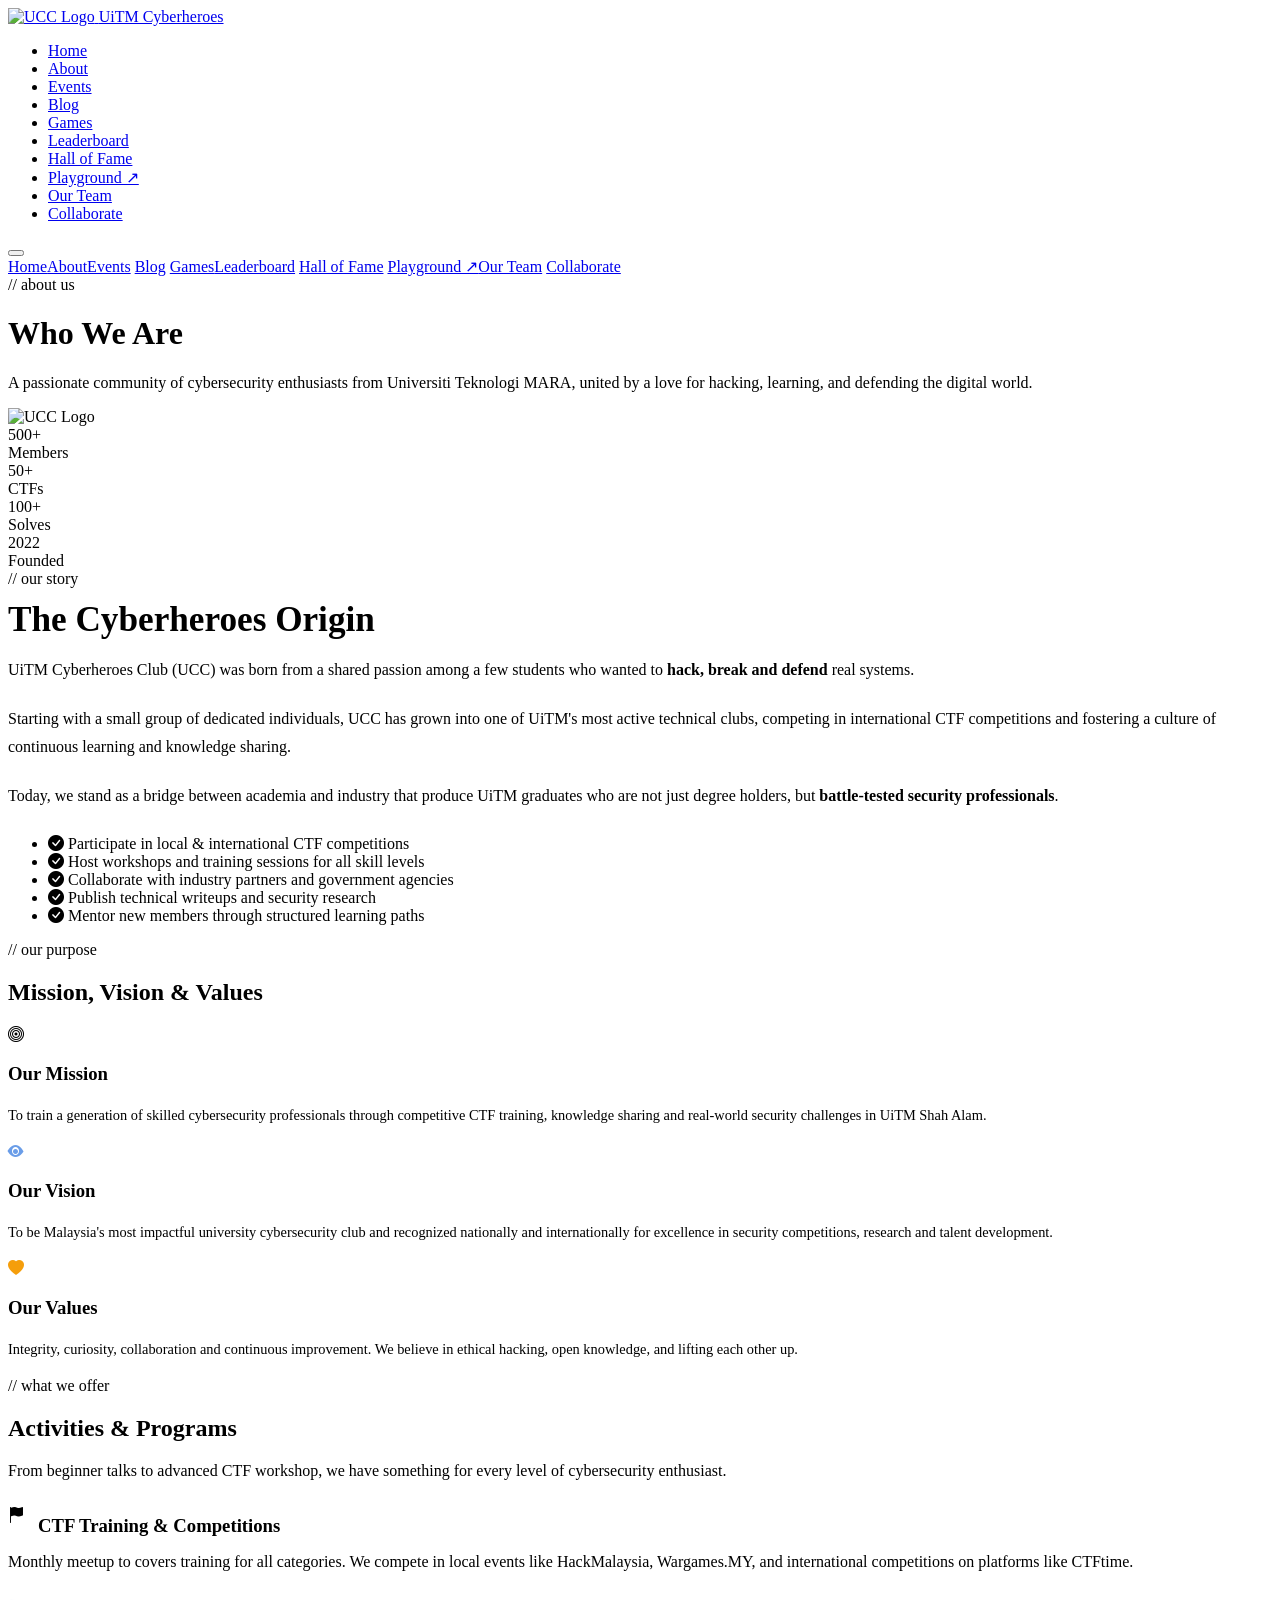
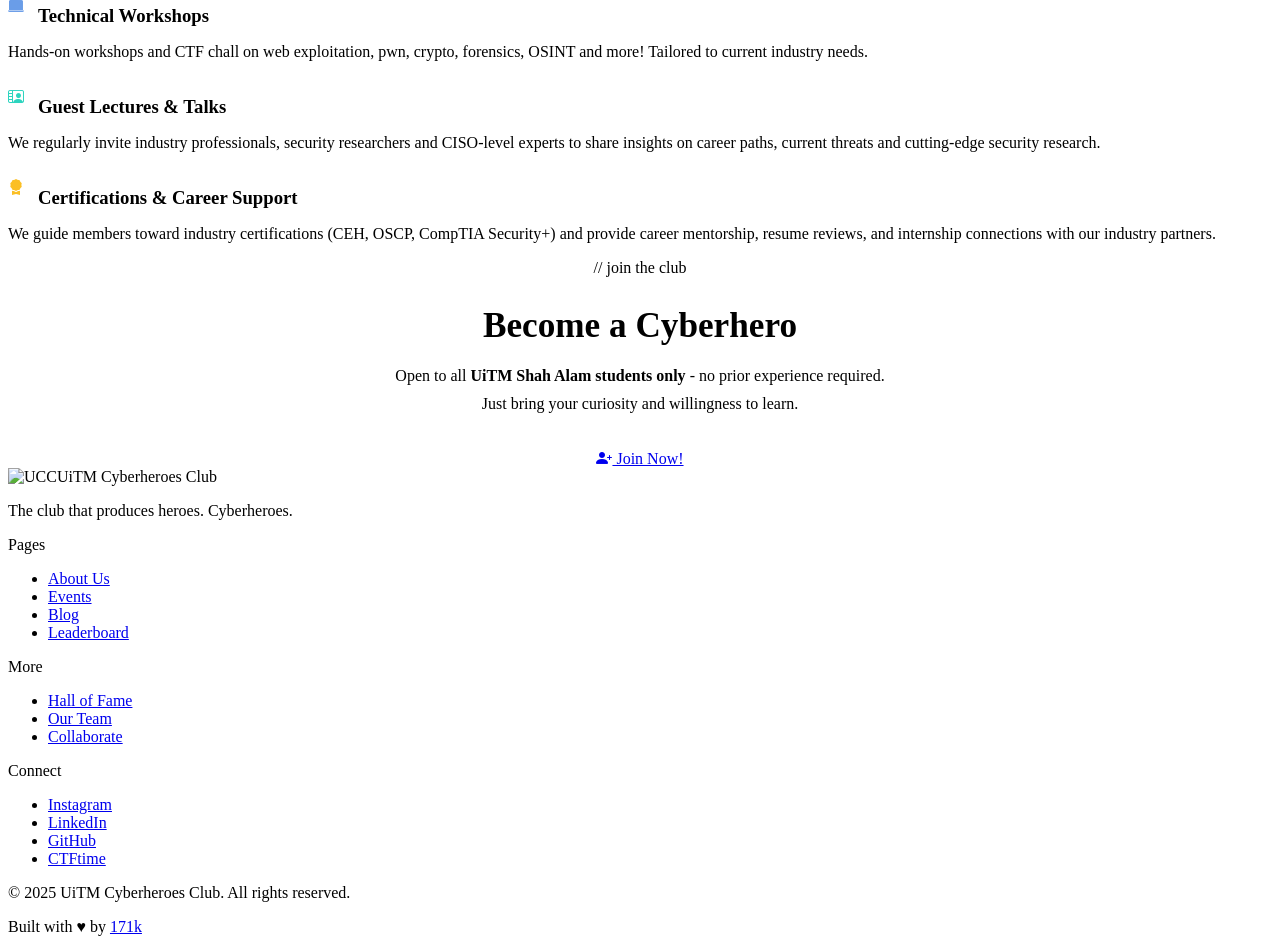
==== about.html @ 69fd8a37 "Add files via upload" ====
<!DOCTYPE html>
<html lang="en">
<head>
  <meta charset="UTF-8" />
  <meta name="viewport" content="width=device-width, initial-scale=1.0" />
  <title>About Us - UiTM Cyberheroes Club</title>
  <meta name="description" content="Learn about UiTM Cyberheroes Club — our mission, vision, and what we stand for." />
  <link rel="icon" href="assets/logo.png" />
  <link rel="stylesheet" href="css/style.css" />
  <link rel="stylesheet" href="https://cdn.jsdelivr.net/npm/bootstrap-icons@1.11.3/font/bootstrap-icons.min.css" />
</head>
<body>

<nav class="navbar">
  <a href="index.html" class="nav-brand">
    <img src="assets/logo.png" alt="UCC Logo" />
    <span class="nav-brand-text">UiTM Cyberheroes</span>
  </a>
  <ul class="nav-links">
    <li><a href="index.html">Home</a></li>
    <li><a href="about.html" class="active">About</a></li>
    <li><a href="events.html">Events</a></li>
    <li><a href="blog.html">Blog</a></li>
    <li><a href="games.html">Games</a></li>
    <li><a href="leaderboard.html">Leaderboard</a></li>
    <li><a href="hall-of-fame.html">Hall of Fame</a></li>
      <li><a href="https://awan.uitm.edu.my/ctf/" target="_blank" rel="noopener">Playground ↗</a></li>
    <li><a href="org-chart.html">Our Team</a></li>
    <li><a href="media.html" class="nav-cta">Collaborate</a></li>
  </ul>
  <button class="hamburger" aria-label="Menu"><span></span><span></span><span></span></button>
</nav>
<div class="mobile-nav">
  <a href="index.html">Home</a><a href="about.html">About</a><a href="events.html">Events</a>
  <a href="blog.html">Blog</a>
  <a href="games.html">Games</a><a href="leaderboard.html">Leaderboard</a>
  <a href="hall-of-fame.html">Hall of Fame</a>
  <a href="https://awan.uitm.edu.my/ctf/" target="_blank" rel="noopener">Playground ↗</a><a href="org-chart.html">Our Team</a>
  <a href="media.html">Collaborate</a>
</div>

<div class="page-wrapper">

  <!-- PAGE HEADER -->
  <div class="page-header">
    <div class="container">
      <div class="page-tag">// about us</div>
      <h1>Who We Are</h1>
      <p>A passionate community of cybersecurity enthusiasts from Universiti Teknologi MARA, united by a love for hacking, learning, and defending the digital world.</p>
    </div>
  </div>

  <!-- MAIN ABOUT -->
  <section>
    <div class="container">
      <div class="about-grid">
        <div class="about-logo-wrap">
          <div>
            <img src="assets/logo.png" alt="UCC Logo" class="about-logo" />
            <div class="about-stats">
              <div class="stat-card"><div class="stat-num">500+</div><div class="stat-lbl">Members</div></div>
              <div class="stat-card"><div class="stat-num">50+</div><div class="stat-lbl">CTFs</div></div>
              <div class="stat-card"><div class="stat-num">100+</div><div class="stat-lbl">Solves</div></div>
              <div class="stat-card"><div class="stat-num">2022</div><div class="stat-lbl">Founded</div></div>
            </div>
          </div>
        </div>
        <div>
          <span class="section-tag">// our story</span>
          <h2 style="font-size:clamp(1.6rem,3vw,2.2rem); margin:.75rem 0 1rem;">The Cyberheroes Origin</h2>
          <p style="color:var(--text-secondary); line-height:1.8; margin-bottom:1.25rem;">
            UiTM Cyberheroes Club (UCC) was born from a shared passion among a few students who wanted to <strong style="color:var(--text-primary)">hack, break and defend</strong> real systems.
          </p>
          <p style="color:var(--text-secondary); line-height:1.8; margin-bottom:1.25rem;">
            Starting with a small group of dedicated individuals, UCC has grown into one of UiTM's most active technical clubs, competing in international CTF competitions and fostering a culture of continuous learning and knowledge sharing.
          </p>
          <p style="color:var(--text-secondary); line-height:1.8;">
            Today, we stand as a bridge between academia and industry that produce UiTM graduates who are not just degree holders, but <strong style="color:var(--text-primary)">battle-tested security professionals</strong>.
          </p>
          <ul class="feature-list" style="margin-top:1.5rem;">
            <li><span class="icon"><i class="bi bi-check-circle-fill"></i></span> Participate in local & international CTF competitions</li>
            <li><span class="icon"><i class="bi bi-check-circle-fill"></i></span> Host workshops and training sessions for all skill levels</li>
            <li><span class="icon"><i class="bi bi-check-circle-fill"></i></span> Collaborate with industry partners and government agencies</li>
            <li><span class="icon"><i class="bi bi-check-circle-fill"></i></span> Publish technical writeups and security research</li>
            <li><span class="icon"><i class="bi bi-check-circle-fill"></i></span> Mentor new members through structured learning paths</li>
          </ul>
        </div>
      </div>
    </div>
  </section>

  <!-- MISSION VISION VALUES -->
  <section style="background:var(--bg-secondary); border-top:1px solid var(--border); border-bottom:1px solid var(--border);">
    <div class="container">
      <div class="section-header">
        <span class="section-tag">// our purpose</span>
        <div class="divider"><div class="divider-dot"></div></div>
        <h2 class="section-title">Mission, Vision & Values</h2>
      </div>
      <div class="grid-3">
        <div class="mission-card">
          <div class="card-icon" style="margin-bottom:1rem;"><i class="bi bi-bullseye" style="color:var(--red-bright)"></i></div>
          <h3>Our Mission</h3>
          <p style="color:var(--text-secondary); font-size:.9rem; line-height:1.75; margin-top:.75rem;">
            To train a generation of skilled cybersecurity professionals through competitive CTF training, knowledge sharing and real-world security challenges in UiTM Shah Alam.
          </p>
        </div>
        <div class="mission-card">
          <div class="card-icon" style="margin-bottom:1rem;"><i class="bi bi-eye-fill" style="color:#6a9de8"></i></div>
          <h3>Our Vision</h3>
          <p style="color:var(--text-secondary); font-size:.9rem; line-height:1.75; margin-top:.75rem;">
            To be Malaysia's most impactful university cybersecurity club and recognized nationally and internationally for excellence in security competitions, research and talent development.
          </p>
        </div>
        <div class="mission-card">
          <div class="card-icon" style="margin-bottom:1rem;"><i class="bi bi-heart-fill" style="color:#f59e0b"></i></div>
          <h3>Our Values</h3>
          <p style="color:var(--text-secondary); font-size:.9rem; line-height:1.75; margin-top:.75rem;">
            Integrity, curiosity, collaboration and continuous improvement. We believe in ethical hacking, open knowledge, and lifting each other up.
          </p>
        </div>
      </div>
    </div>
  </section>

  <!-- WHAT WE OFFER -->
  <section>
    <div class="container">
      <div class="section-header">
        <span class="section-tag">// what we offer</span>
        <div class="divider"><div class="divider-dot"></div></div>
        <h2 class="section-title">Activities & Programs</h2>
        <p class="section-desc">From beginner talks to advanced CTF workshop, we have something for every level of cybersecurity enthusiast.</p>
      </div>
      <div class="grid-2">
        <div class="card">
          <div style="display:flex; align-items:center; gap:.875rem; margin-bottom:1rem;">
            <div class="card-icon" style="margin-bottom:0;"><i class="bi bi-flag-fill" style="color:var(--red-bright)"></i></div>
            <h3 class="card-title" style="margin-bottom:0;">CTF Training & Competitions</h3>
          </div>
          <p class="card-desc">Monthly meetup to covers training for all categories. We compete in local events like HackMalaysia, Wargames.MY, and international competitions on platforms like CTFtime.</p>
        </div>
        <div class="card">
          <div style="display:flex; align-items:center; gap:.875rem; margin-bottom:1rem;">
            <div class="card-icon" style="margin-bottom:0;"><i class="bi bi-laptop-fill" style="color:#6a9de8"></i></div>
            <h3 class="card-title" style="margin-bottom:0;">Technical Workshops</h3>
          </div>
          <p class="card-desc">Hands-on workshops and CTF chall on web exploitation, pwn, crypto, forensics, OSINT and more! Tailored to current industry needs.</p>
        </div>
        <div class="card">
          <div style="display:flex; align-items:center; gap:.875rem; margin-bottom:1rem;">
            <div class="card-icon" style="margin-bottom:0;"><i class="bi bi-person-video2" style="color:#2dd4bf"></i></div>
            <h3 class="card-title" style="margin-bottom:0;">Guest Lectures & Talks</h3>
          </div>
          <p class="card-desc">We regularly invite industry professionals, security researchers and CISO-level experts to share insights on career paths, current threats and cutting-edge security research.</p>
        </div>
        <div class="card">
          <div style="display:flex; align-items:center; gap:.875rem; margin-bottom:1rem;">
            <div class="card-icon" style="margin-bottom:0;"><i class="bi bi-award-fill" style="color:#fbbf24"></i></div>
            <h3 class="card-title" style="margin-bottom:0;">Certifications & Career Support</h3>
          </div>
          <p class="card-desc">We guide members toward industry certifications (CEH, OSCP, CompTIA Security+) and provide career mentorship, resume reviews, and internship connections with our industry partners.</p>
        </div>
      </div>
    </div>
  </section>

  <!-- JOIN US CTA -->
  <section style="background:var(--bg-secondary); border-top:1px solid var(--border);">
    <div class="container" style="text-align:center;">
      <div class="section-tag">// join the club</div>
      <div class="divider" style="margin-bottom:1rem;"><div class="divider-dot"></div></div>
      <h2 style="font-size:clamp(1.6rem,3vw,2.2rem); margin-bottom:1rem;">Become a Cyberhero</h2>
      <p style="color:var(--text-secondary); max-width:500px; margin:0 auto 2rem; line-height:1.75;">
        Open to all <strong>UiTM Shah Alam students only</strong> - no prior experience required. Just bring your curiosity and willingness to learn.
      </p>
      <a href="https://forms.gle/wjx2ysKTbmNp7Cvw5" class="btn btn-primary btn-lg" target="_blank" rel="noopener">
        <i class="bi bi-person-plus-fill"></i> Join Now!
      </a>
    </div>
  </section>

</div>

<footer>
  <div class="container">
    <div class="footer-grid">
      <div>
        <div class="footer-brand"><img src="assets/logo.png" alt="UCC" /><span class="footer-brand-name">UiTM Cyberheroes Club</span></div>
        <p class="footer-desc">The club that produces heroes. Cyberheroes.</p>
      </div>
      <div><div class="footer-h">Pages</div><ul class="footer-nav"><li><a href="about.html">About Us</a></li><li><a href="events.html">Events</a></li><li><a href="blog.html">Blog</a></li><li><a href="leaderboard.html">Leaderboard</a></li></ul></div>
      <div><div class="footer-h">More</div><ul class="footer-nav"><li><a href="hall-of-fame.html">Hall of Fame</a></li><li><a href="org-chart.html">Our Team</a></li><li><a href="media.html">Collaborate</a></li></ul></div>
      <div><div class="footer-h">Connect</div><ul class="footer-nav"><li><a href="https://www.instagram.com/cyberheroesofficial?igsh=MXd0aGQ4bGE3NW42dQ==" target="_blank" rel="noopener">Instagram</a></li><li><a href="https://www.linkedin.com/in/uitm-cyberheroes-club-ucc-b5a6482bb/" target="_blank" rel="noopener">LinkedIn</a></li><li><a href="https://github.com/officialcyberheroes" target="_blank" rel="noopener">GitHub</a></li><li><a href="https://ctftime.org/team/283021" target="_blank" rel="noopener">CTFtime</a></li></ul></div>
    </div>
    <div class="footer-bottom">
      <p>&copy; 2025 UiTM Cyberheroes Club. All rights reserved.</p>
      <p>Built with <span class="text-red">♥</span> by <a href="org-chart.html">171k</a></p>
    </div>
  </div>
</footer>

<script src="js/main.js"></script>
</body>
</html>
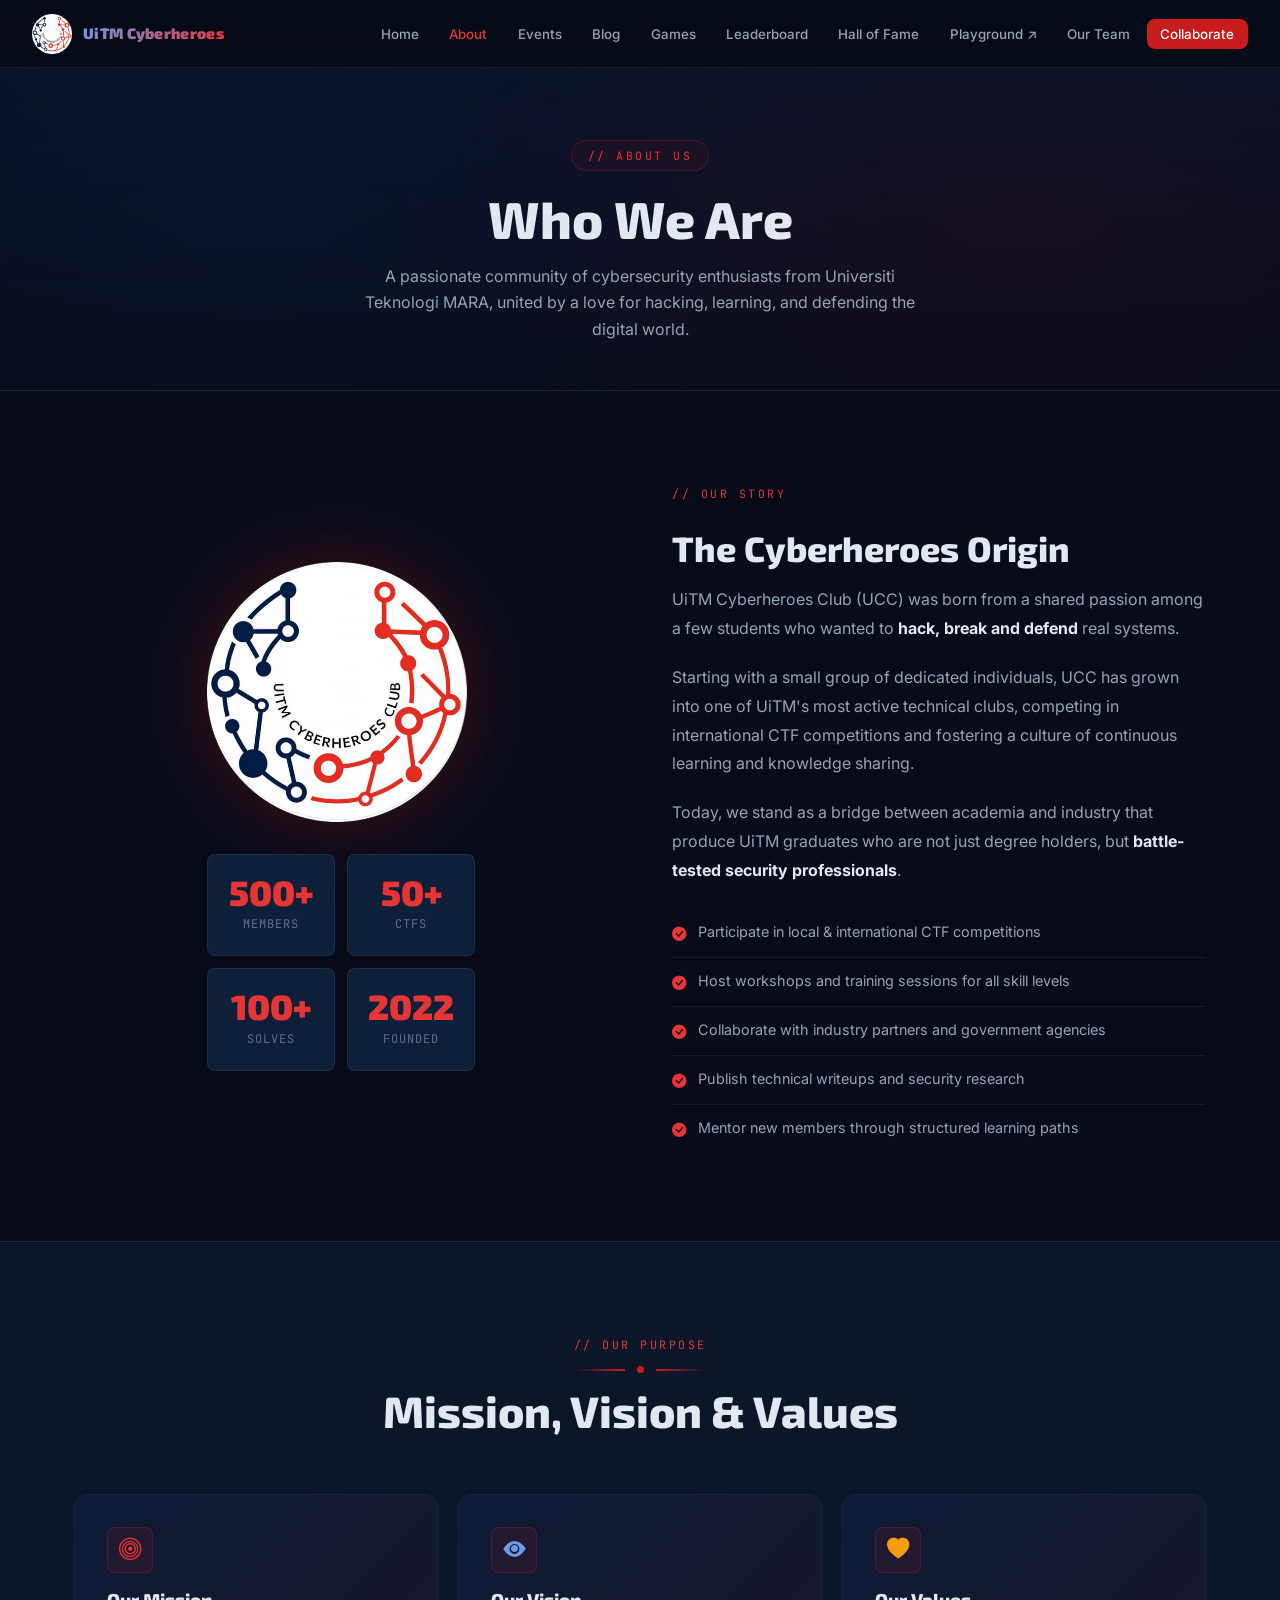
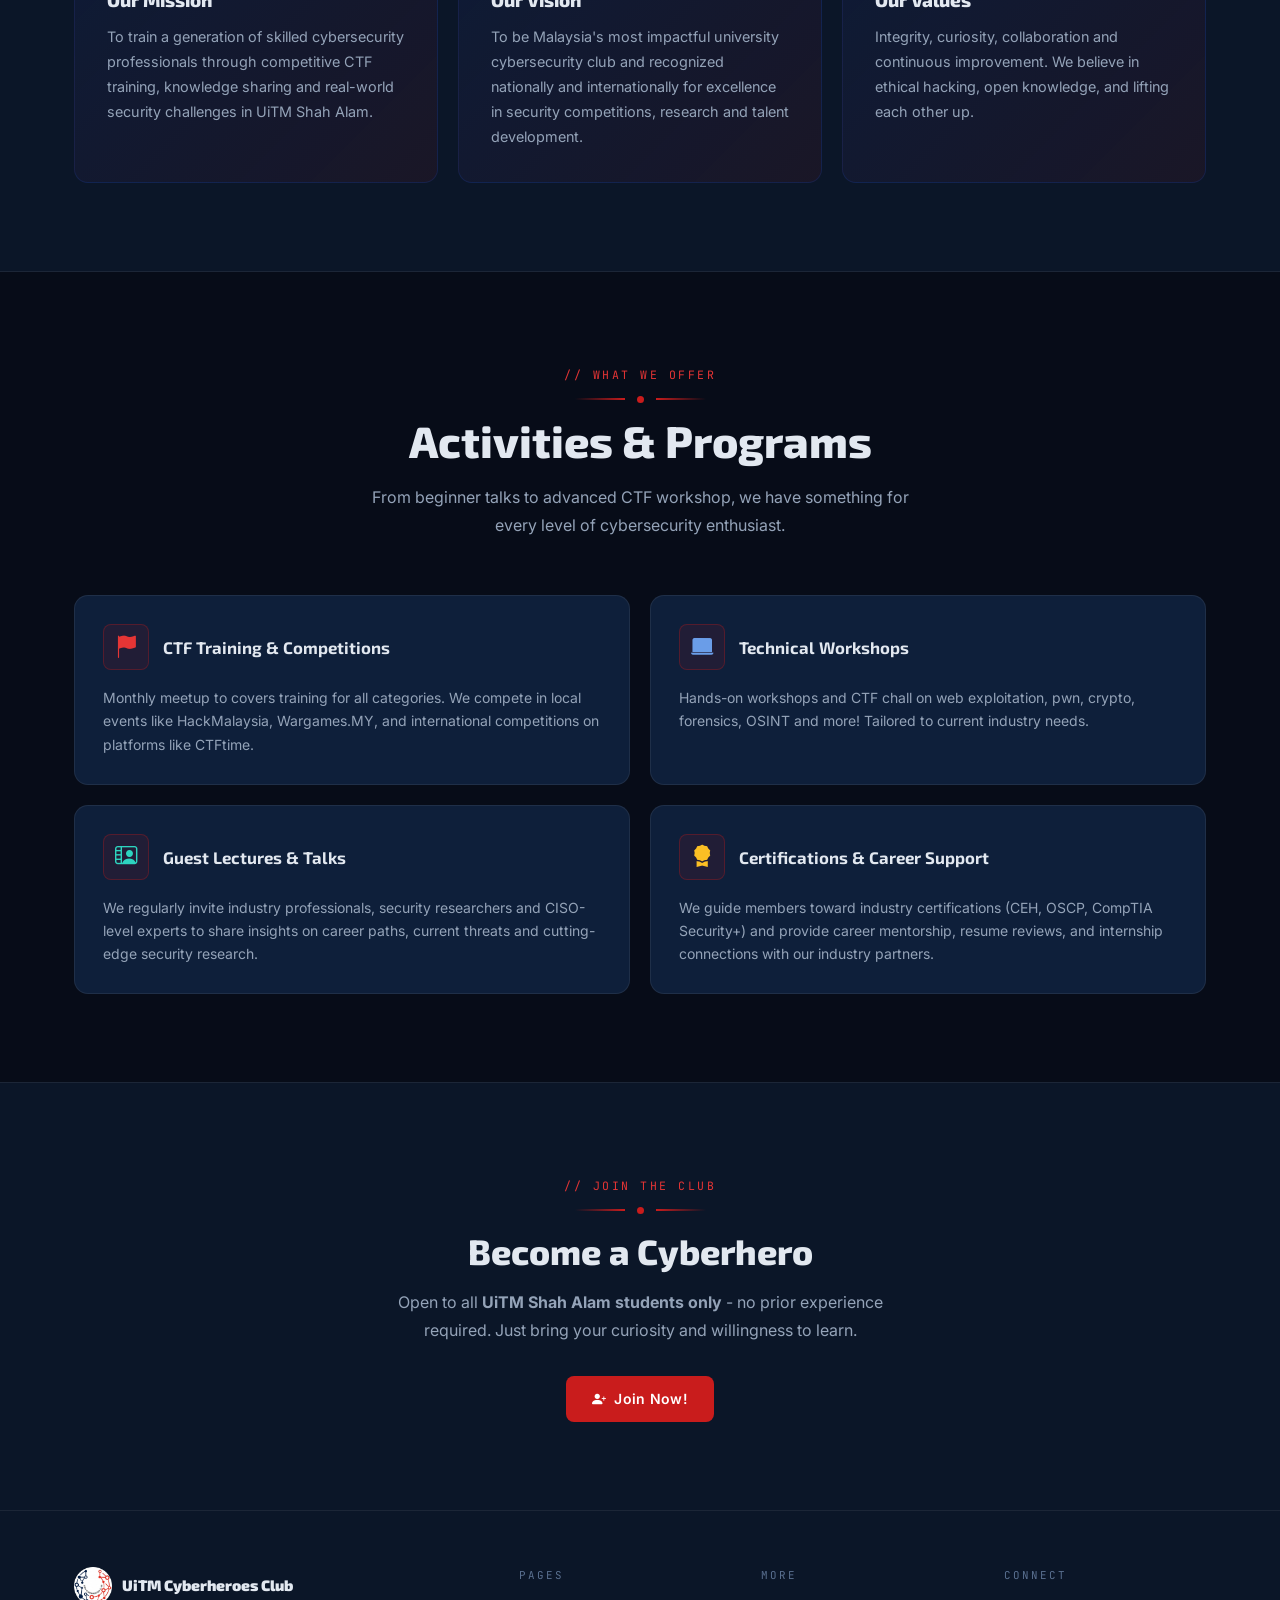
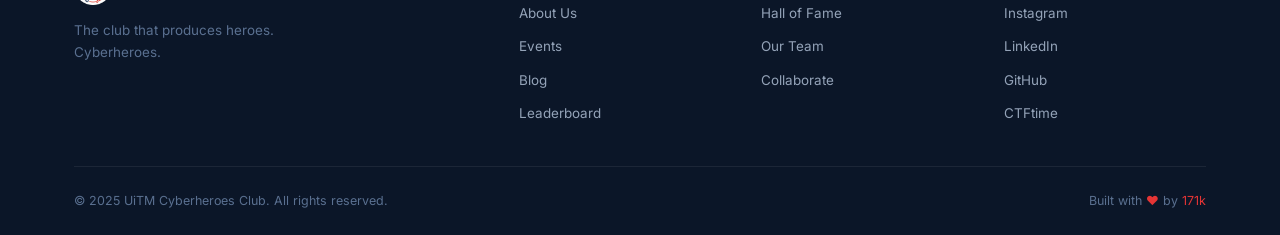
==== commit 06ba088f: "Add files via upload" ====
--- a/about.html
+++ b/about.html
@@ -3,11 +3,25 @@
 <head>
   <meta charset="UTF-8" />
   <meta name="viewport" content="width=device-width, initial-scale=1.0" />
-  <title>About Us - UiTM Cyberheroes Club</title>
-  <meta name="description" content="Learn about UiTM Cyberheroes Club — our mission, vision, and what we stand for." />
+  <title>About Us | UiTM Cyberheroes Club</title>
+  <meta name="description" content="Learn about UiTM Cyberheroes Club — our mission, vision, history, and the activities that make us Malaysia's most active student cybersecurity club." />
   <link rel="icon" href="assets/logo.png" />
   <link rel="stylesheet" href="css/style.css" />
   <link rel="stylesheet" href="https://cdn.jsdelivr.net/npm/bootstrap-icons@1.11.3/font/bootstrap-icons.min.css" />
+
+  <!-- SEO & Open Graph -->
+  <meta name="robots" content="index, follow" />
+  <link rel="canonical" href="https://uitmcyberheroes.com/about.html" />
+  <meta property="og:type" content="website" />
+  <meta property="og:title" content="About Us | UiTM Cyberheroes Club" />
+  <meta property="og:description" content="Learn about UiTM Cyberheroes Club — our mission, vision, history, and the activities that make us Malaysia's most active student cybersecurity club." />
+  <meta property="og:url" content="https://uitmcyberheroes.com/about.html" />
+  <meta property="og:image" content="https://uitmcyberheroes.com/assets/logo.png" />
+  <meta property="og:site_name" content="UiTM Cyberheroes Club" />
+  <meta name="twitter:card" content="summary" />
+  <meta name="twitter:title" content="About Us | UiTM Cyberheroes Club" />
+  <meta name="twitter:description" content="Learn about UiTM Cyberheroes Club — our mission, vision, history, and the activities that make us Malaysia's most active student cybersecurity club." />
+  <meta name="twitter:image" content="https://uitmcyberheroes.com/assets/logo.png" />
 </head>
 <body>
 
--- a/css/style.css
+++ b/css/style.css
@@ -0,0 +1,1109 @@
+/* ============================================================
+   UiTM Cyberheroes Club — Main Stylesheet
+   ============================================================ */
+
+/* ===== GOOGLE FONTS ===== */
+@import url('https://fonts.googleapis.com/css2?family=Exo+2:wght@400;600;700;800;900&family=Inter:wght@400;500;600&family=JetBrains+Mono:wght@400;600&display=swap');
+
+/* ===== RESET ===== */
+*, *::before, *::after { margin: 0; padding: 0; box-sizing: border-box; }
+
+/* ===== TOKENS ===== */
+:root {
+  --bg-primary:        #070c18;
+  --bg-secondary:      #0b1628;
+  --bg-card:           #0e1f3a;
+  --bg-card-hover:     #112448;
+  --navy:              #1b3a8f;
+  --navy-bright:       #2e57cc;
+  --navy-glow:         rgba(27,58,143,.25);
+  --red:               #c91c1c;
+  --red-bright:        #e53535;
+  --red-glow:          rgba(201,28,28,.25);
+  --text-primary:      #e2e8f0;
+  --text-secondary:    #94a3b8;
+  --text-muted:        #5a7090;
+  --border:            rgba(255,255,255,.07);
+  --border-red:        rgba(201,28,28,.3);
+  --border-navy:       rgba(27,58,143,.3);
+  --shadow:            0 8px 32px rgba(0,0,0,.5);
+  --shadow-red:        0 0 24px rgba(201,28,28,.2);
+  --shadow-navy:       0 0 24px rgba(27,58,143,.2);
+  --radius:            8px;
+  --radius-lg:         14px;
+  --radius-xl:         20px;
+  --ease:              .3s ease;
+  --font-head:         'Exo 2', sans-serif;
+  --font-body:         'Inter', sans-serif;
+  --font-mono:         'JetBrains Mono', monospace;
+}
+
+/* ===== BASE ===== */
+html { scroll-behavior: smooth; }
+body {
+  background: var(--bg-primary);
+  color: var(--text-primary);
+  font-family: var(--font-body);
+  line-height: 1.65;
+  overflow-x: hidden;
+}
+h1,h2,h3,h4,h5 { font-family: var(--font-head); font-weight: 800; line-height: 1.2; }
+a { color: inherit; text-decoration: none; }
+img { display: block; max-width: 100%; }
+button { font-family: inherit; cursor: pointer; }
+
+/* ===== SCROLLBAR ===== */
+::-webkit-scrollbar { width: 5px; }
+::-webkit-scrollbar-track { background: var(--bg-secondary); }
+::-webkit-scrollbar-thumb { background: var(--red); border-radius: 3px; }
+
+/* ===== SELECTION ===== */
+::selection { background: rgba(201,28,28,.35); color: #fff; }
+
+/* ===== NAVBAR ===== */
+.navbar {
+  position: fixed; top: 0; left: 0; right: 0; z-index: 1000;
+  height: 68px;
+  display: flex; align-items: center; justify-content: space-between;
+  padding: 0 2rem;
+  background: rgba(7,12,24,.85);
+  backdrop-filter: blur(14px);
+  border-bottom: 1px solid var(--border);
+  transition: var(--ease);
+}
+.navbar.scrolled { background: rgba(7,12,24,.97); box-shadow: 0 2px 24px rgba(0,0,0,.6); }
+
+.nav-brand { display: flex; align-items: center; gap: 11px; }
+.nav-brand img { height: 40px; width: 40px; object-fit: contain; }
+.nav-brand-text {
+  font-family: var(--font-head);
+  font-weight: 900;
+  font-size: .95rem;
+  letter-spacing: .3px;
+  background: linear-gradient(135deg, #6a9de8, var(--red-bright));
+  -webkit-background-clip: text; -webkit-text-fill-color: transparent; background-clip: text;
+}
+
+.nav-links { display: flex; align-items: center; gap: .2rem; list-style: none; }
+.nav-links a {
+  padding: .45rem .85rem;
+  border-radius: var(--radius);
+  font-size: .835rem; font-weight: 500;
+  color: var(--text-secondary);
+  transition: var(--ease);
+  white-space: nowrap;
+}
+.nav-links a:hover { color: var(--text-primary); background: rgba(255,255,255,.06); }
+.nav-links a.active { color: var(--red-bright); }
+.nav-cta { background: var(--red) !important; color: #fff !important; }
+.nav-cta:hover { background: var(--red-bright) !important; box-shadow: var(--shadow-red); }
+
+.hamburger {
+  display: none; flex-direction: column; gap: 5px; cursor: pointer; padding: 6px;
+  background: transparent; border: none; outline: none; -webkit-tap-highlight-color: transparent;
+}
+.hamburger span {
+  display: block; width: 22px; height: 2px;
+  background: var(--text-primary);
+  border-radius: 2px;
+  transition: transform .3s cubic-bezier(.22,1,.36,1), opacity .2s ease, background .2s ease;
+}
+.hamburger.open span:nth-child(1) { transform: rotate(45deg) translate(5px, 5px); background: var(--red-bright); }
+.hamburger.open span:nth-child(2) { opacity: 0; transform: scaleX(0); }
+.hamburger.open span:nth-child(3) { transform: rotate(-45deg) translate(5px, -5px); background: var(--red-bright); }
+
+.mobile-nav {
+  position: fixed; top: 68px; left: 0; right: 0; z-index: 999;
+  background: rgba(7, 12, 24, .97);
+  backdrop-filter: blur(18px); -webkit-backdrop-filter: blur(18px);
+  border-bottom: 1px solid var(--border);
+  padding: .5rem 1rem 1rem;
+  display: flex; flex-direction: column; gap: .15rem;
+  /* Hidden by default — animate instead of display:none */
+  opacity: 0;
+  pointer-events: none;
+  transform: translateY(-10px);
+  transition: opacity .25s ease, transform .3s cubic-bezier(.22, 1, .36, 1);
+}
+.mobile-nav.open {
+  opacity: 1;
+  pointer-events: all;
+  transform: translateY(0);
+}
+/* Stagger each link sliding in */
+.mobile-nav a {
+  padding: .75rem 1rem;
+  border-radius: var(--radius);
+  color: var(--text-secondary);
+  font-size: .9rem;
+  border-left: 2px solid transparent;
+  transition: background var(--ease), color var(--ease), border-color var(--ease),
+              opacity .25s ease, transform .3s cubic-bezier(.22, 1, .36, 1);
+  opacity: 0;
+  transform: translateX(-8px);
+}
+.mobile-nav.open a { opacity: 1; transform: translateX(0); }
+.mobile-nav.open a:nth-child(1)  { transition-delay: .04s; }
+.mobile-nav.open a:nth-child(2)  { transition-delay: .07s; }
+.mobile-nav.open a:nth-child(3)  { transition-delay: .10s; }
+.mobile-nav.open a:nth-child(4)  { transition-delay: .13s; }
+.mobile-nav.open a:nth-child(5)  { transition-delay: .16s; }
+.mobile-nav.open a:nth-child(6)  { transition-delay: .19s; }
+.mobile-nav.open a:nth-child(7)  { transition-delay: .22s; }
+.mobile-nav.open a:nth-child(8)  { transition-delay: .25s; }
+.mobile-nav.open a:nth-child(9)  { transition-delay: .28s; }
+.mobile-nav.open a:nth-child(10) { transition-delay: .31s; }
+.mobile-nav a:hover { background: rgba(255,255,255,.05); color: var(--text-primary); border-left-color: var(--red); }
+.mobile-nav a.active { color: var(--red-bright); border-left-color: var(--red-bright); }
+
+/* ===== PAGE WRAPPER ===== */
+.page-wrapper { padding-top: 68px; min-height: 100vh; }
+
+/* ===== HERO ===== */
+.hero {
+  position: relative;
+  min-height: calc(100vh - 68px);
+  display: flex; align-items: center; justify-content: center;
+  overflow: hidden;
+}
+#hero-canvas { position: absolute; inset: 0; z-index: 0; }
+.hero-overlay {
+  position: absolute; inset: 0; z-index: 0;
+  background: radial-gradient(ellipse 60% 50% at 50% 50%, rgba(27,58,143,.08) 0%, transparent 70%);
+}
+.hero-content { position: relative; z-index: 1; text-align: center; padding: 2rem; max-width: 820px; }
+
+.hero-logo {
+  width: 110px; height: 110px; object-fit: contain;
+  margin: 0 auto 1.75rem;
+  filter: drop-shadow(0 0 32px rgba(201,28,28,.45));
+  animation: float 3.5s ease-in-out infinite;
+}
+@keyframes float { 0%,100%{transform:translateY(0)} 50%{transform:translateY(-12px)} }
+
+.hero-badge {
+  display: inline-flex; align-items: center; gap: .5rem;
+  padding: .35rem 1.1rem;
+  border: 1px solid var(--border-red);
+  border-radius: 100px;
+  font-family: var(--font-mono); font-size: .72rem; letter-spacing: 2px; text-transform: uppercase;
+  color: var(--red-bright);
+  background: rgba(201,28,28,.07);
+  margin-bottom: 1.5rem;
+}
+.hero-badge-dot { width: 6px; height: 6px; border-radius: 50%; background: var(--red-bright); animation: pulse 1.5s ease infinite; }
+@keyframes pulse { 0%,100%{opacity:1} 50%{opacity:.3} }
+
+.hero-title {
+  font-size: clamp(2.4rem, 6vw, 4.5rem);
+  font-weight: 900;
+  letter-spacing: -1px;
+  margin-bottom: 1rem;
+  line-height: 1.08;
+}
+.grad-text {
+  background: linear-gradient(135deg, #6a9de8 0%, var(--red-bright) 100%);
+  -webkit-background-clip: text; -webkit-text-fill-color: transparent; background-clip: text;
+}
+.hero-sub {
+  font-size: 1.05rem; color: var(--text-secondary);
+  max-width: 520px; margin: 0 auto 2.5rem; line-height: 1.75;
+}
+.hero-actions { display: flex; gap: 1rem; justify-content: center; flex-wrap: wrap; }
+.hero-scroll {
+  position: absolute; bottom: 2rem; left: 50%; transform: translateX(-50%);
+  display: flex; flex-direction: column; align-items: center; gap: .4rem;
+  font-family: var(--font-mono); font-size: .65rem; letter-spacing: 2px; color: var(--text-muted);
+  text-transform: uppercase; z-index: 1; animation: fadeInUp .8s 1s both;
+}
+.scroll-arrow { width: 20px; height: 20px; border-right: 2px solid var(--text-muted); border-bottom: 2px solid var(--text-muted); transform: rotate(45deg); animation: scrollBounce 1.5s ease infinite; }
+@keyframes scrollBounce { 0%,100%{transform:rotate(45deg) translateY(0)} 50%{transform:rotate(45deg) translateY(5px)} }
+
+/* ===== BUTTONS ===== */
+.btn {
+  display: inline-flex; align-items: center; gap: .5rem;
+  padding: .7rem 1.6rem;
+  border-radius: var(--radius);
+  font-weight: 600; font-size: .875rem; letter-spacing: .3px;
+  cursor: pointer; border: none; text-decoration: none;
+  transition: var(--ease);
+}
+.btn-primary { background: var(--red); color: #fff; }
+.btn-primary:hover { background: var(--red-bright); transform: translateY(-2px); box-shadow: var(--shadow-red); }
+.btn-outline { background: transparent; color: var(--text-primary); border: 1px solid var(--border); }
+.btn-outline:hover { background: rgba(255,255,255,.06); border-color: rgba(255,255,255,.18); transform: translateY(-2px); }
+.btn-navy { background: var(--navy); color: #fff; }
+.btn-navy:hover { background: var(--navy-bright); transform: translateY(-2px); box-shadow: var(--shadow-navy); }
+.btn-sm { padding: .45rem 1rem; font-size: .8rem; }
+
+/* ===== SECTION ===== */
+section { padding: 5.5rem 0; }
+.container { max-width: 1180px; margin: 0 auto; padding: 0 1.5rem; }
+
+.section-header { text-align: center; margin-bottom: 3.5rem; }
+.section-tag {
+  display: inline-block; margin-bottom: .75rem;
+  font-family: var(--font-mono); font-size: .72rem; letter-spacing: 2.5px; text-transform: uppercase;
+  color: var(--red-bright);
+}
+.section-title { font-size: clamp(1.8rem,4vw,2.75rem); margin-bottom: 1rem; }
+.section-desc { color: var(--text-secondary); max-width: 580px; margin: 0 auto; line-height: 1.75; }
+
+.divider {
+  display: flex; align-items: center; gap: .75rem;
+  width: fit-content; margin: 0 auto .75rem;
+}
+.divider::before,.divider::after { content:''; width:50px; height:2px; }
+.divider::before { background: linear-gradient(90deg, transparent, var(--red)); }
+.divider::after  { background: linear-gradient(90deg, var(--red), transparent); }
+.divider-dot { width: 7px; height: 7px; background: var(--red); border-radius: 50%; }
+
+/* ===== CARDS ===== */
+.card {
+  background: var(--bg-card);
+  border: 1px solid var(--border);
+  border-radius: var(--radius-lg);
+  padding: 1.75rem;
+  transition: var(--ease);
+}
+.card:hover {
+  border-color: var(--border-red);
+  background: var(--bg-card-hover);
+  transform: translateY(-4px);
+  box-shadow: var(--shadow), var(--shadow-red);
+}
+.card-icon {
+  width: 46px; height: 46px; border-radius: var(--radius);
+  display: flex; align-items: center; justify-content: center;
+  font-size: 1.4rem; margin-bottom: 1rem;
+  background: rgba(201,28,28,.1); border: 1px solid var(--border-red);
+}
+.card-title { font-size: 1.05rem; font-weight: 700; margin-bottom: .5rem; font-family: var(--font-head); }
+.card-desc { font-size: .875rem; color: var(--text-secondary); line-height: 1.65; }
+
+/* ===== GRID ===== */
+.grid-2 { display: grid; grid-template-columns: repeat(2,1fr); gap: 1.25rem; }
+.grid-3 { display: grid; grid-template-columns: repeat(3,1fr); gap: 1.25rem; }
+.grid-4 { display: grid; grid-template-columns: repeat(4,1fr); gap: 1.25rem; }
+
+/* ===== PAGE HEADER ===== */
+.page-header {
+  padding: 4.5rem 0 3rem; text-align: center;
+  background: linear-gradient(180deg, rgba(27,58,143,.12) 0%, transparent 100%);
+  border-bottom: 1px solid var(--border);
+  position: relative; overflow: hidden;
+}
+.page-header::before {
+  content: '';  position: absolute; inset: 0;
+  background: radial-gradient(ellipse 50% 80% at 20% 50%, rgba(27,58,143,.1), transparent),
+              radial-gradient(ellipse 50% 80% at 80% 50%, rgba(201,28,28,.07), transparent);
+}
+.page-header .container { position: relative; z-index: 1; }
+.page-tag {
+  display: inline-block; margin-bottom: 1rem;
+  padding: .3rem 1rem; border-radius: 100px;
+  border: 1px solid var(--border-red); background: rgba(201,28,28,.07);
+  font-family: var(--font-mono); font-size: .72rem; letter-spacing: 2.5px; text-transform: uppercase;
+  color: var(--red-bright);
+}
+.page-header h1 { font-size: clamp(2rem,5vw,3.25rem); margin-bottom: .875rem; }
+.page-header p { color: var(--text-secondary); max-width: 580px; margin: 0 auto; }
+
+/* ===== BADGES ===== */
+.badge {
+  display: inline-block; padding: .25rem .75rem; border-radius: 100px;
+  font-size: .72rem; font-weight: 600; font-family: var(--font-mono); letter-spacing: .5px;
+}
+.badge-red   { background: rgba(201,28,28,.12); color: var(--red-bright); border: 1px solid var(--border-red); }
+.badge-navy  { background: rgba(27,58,143,.12); color: #6a9de8; border: 1px solid var(--border-navy); }
+.badge-green { background: rgba(34,197,94,.1); color: #4ade80; border: 1px solid rgba(34,197,94,.2); }
+.badge-teal  { background: rgba(20,184,166,.1); color: #2dd4bf; border: 1px solid rgba(20,184,166,.2); }
+.badge-purple{ background: rgba(168,85,247,.1); color: #c084fc; border: 1px solid rgba(168,85,247,.2); }
+.badge-amber { background: rgba(245,158,11,.1); color: #fbbf24; border: 1px solid rgba(245,158,11,.2); }
+
+/* ===== TAGS (smaller) ===== */
+.tag { display: inline-block; padding: .18rem .55rem; border-radius: 4px; font-size: .7rem; font-family: var(--font-mono); border: 1px solid; }
+.tag-web      { background: rgba(59,130,246,.1); color: #60a5fa; border-color: rgba(59,130,246,.2); }
+.tag-pwn      { background: rgba(239,68,68,.1);  color: #f87171; border-color: rgba(239,68,68,.2); }
+.tag-crypto   { background: rgba(168,85,247,.1); color: #a78bfa; border-color: rgba(168,85,247,.2); }
+.tag-forensics{ background: rgba(20,184,166,.1); color: #2dd4bf; border-color: rgba(20,184,166,.2); }
+.tag-misc     { background: rgba(251,191,36,.1); color: #fbbf24; border-color: rgba(251,191,36,.2); }
+.tag-reverse  { background: rgba(249,115,22,.1); color: #fb923c; border-color: rgba(249,115,22,.2); }
+.tag-easy     { background: rgba(34,197,94,.1);  color: #4ade80; border-color: rgba(34,197,94,.2); }
+.tag-medium   { background: rgba(251,191,36,.1); color: #fbbf24; border-color: rgba(251,191,36,.2); }
+.tag-hard     { background: rgba(239,68,68,.1);  color: #f87171; border-color: rgba(239,68,68,.2); }
+
+/* Blog post category tags */
+.tag-writeup    { background: rgba(59,130,246,.1);  color: #60a5fa; border-color: rgba(59,130,246,.2); }
+.tag-research   { background: rgba(245,158,11,.1);  color: #fbbf24; border-color: rgba(245,158,11,.2); }
+.tag-event      { background: rgba(34,197,94,.1);   color: #4ade80; border-color: rgba(34,197,94,.2); }
+.tag-awareness  { background: rgba(168,85,247,.1);  color: #c084fc; border-color: rgba(168,85,247,.2); }
+
+/* ===== FILTER TABS ===== */
+.filter-bar { display: flex; gap: .5rem; flex-wrap: wrap; margin-bottom: 2rem; }
+.filter-btn {
+  padding: .45rem 1.15rem; border-radius: 100px;
+  font-size: .825rem; font-weight: 500; cursor: pointer;
+  background: var(--bg-card); border: 1px solid var(--border); color: var(--text-secondary);
+  transition: var(--ease);
+}
+.filter-btn:hover,.filter-btn.active {
+  background: rgba(201,28,28,.1); border-color: var(--border-red); color: var(--red-bright);
+}
+
+/* ===== ABOUT PAGE ===== */
+.about-grid { display: grid; grid-template-columns: 1fr 1fr; gap: 4rem; align-items: center; }
+.about-logo-wrap { display: flex; justify-content: center; }
+.about-logo { width: 260px; height: 260px; object-fit: contain; filter: drop-shadow(0 0 40px rgba(201,28,28,.3)); animation: float 4s ease-in-out infinite; }
+.about-stats { display: grid; grid-template-columns: 1fr 1fr; gap: .75rem; margin-top: 2rem; }
+.stat-card { background: var(--bg-card); border: 1px solid var(--border); border-radius: var(--radius); padding: 1.25rem; text-align: center; }
+.stat-num { font-size: 2.2rem; font-weight: 900; font-family: var(--font-head); color: var(--red-bright); line-height: 1; }
+.stat-lbl { font-size: .75rem; color: var(--text-muted); margin-top: .35rem; font-family: var(--font-mono); letter-spacing: 1px; text-transform: uppercase; }
+.feature-list { list-style: none; margin-top: 1.5rem; }
+.feature-list li {
+  display: flex; align-items: flex-start; gap: .75rem;
+  padding: .7rem 0; border-bottom: 1px solid var(--border);
+  font-size: .9rem; color: var(--text-secondary);
+}
+.feature-list li:last-child { border-bottom: none; }
+.feature-list li .icon { color: var(--red-bright); flex-shrink: 0; margin-top: 2px; }
+
+.mission-card {
+  background: linear-gradient(135deg, rgba(27,58,143,.15), rgba(201,28,28,.08));
+  border: 1px solid var(--border-navy);
+  border-radius: var(--radius-lg);
+  padding: 2rem;
+}
+.mission-card h3 { margin-bottom: .75rem; }
+
+/* ===== HALL OF FAME ===== */
+.hof-podium { display: flex; align-items: flex-end; justify-content: center; gap: 1.5rem; margin-bottom: 3rem; flex-wrap: wrap; }
+.hof-podium-item { display: flex; flex-direction: column; align-items: center; gap: .75rem; }
+.podium-trophy { font-size: 3rem; }
+.podium-card {
+  background: var(--bg-card); border: 1px solid var(--border);
+  border-radius: var(--radius-lg); padding: 1.75rem 1.5rem;
+  text-align: center; min-width: 180px;
+  position: relative; overflow: hidden;
+}
+.podium-card::before { content: ''; position: absolute; top: 0; left: 0; right: 0; height: 3px; }
+.podium-1::before { background: linear-gradient(90deg, #f59e0b, #fde68a, #f59e0b); }
+.podium-2::before { background: linear-gradient(90deg, #94a3b8, #e2e8f0, #94a3b8); }
+.podium-3::before { background: linear-gradient(90deg, #d97706, #fbbf24, #d97706); }
+.podium-1 { transform: scale(1.08); }
+.podium-card:hover { transform: scale(1.06) translateY(-4px); border-color: var(--border-red); }
+.podium-1:hover { transform: scale(1.12) translateY(-4px); }
+.podium-name { font-size: 1.1rem; font-weight: 700; font-family: var(--font-head); margin-bottom: .25rem; }
+.podium-event { font-size: .78rem; color: var(--red-bright); font-family: var(--font-mono); margin-bottom: .25rem; }
+.podium-detail { font-size: .78rem; color: var(--text-muted); }
+
+.hof-table-card { background: var(--bg-card); border: 1px solid var(--border); border-radius: var(--radius-lg); overflow-x: auto; -webkit-overflow-scrolling: touch; }
+.hof-table { width: 100%; border-collapse: collapse; }
+.hof-table th { padding: .875rem 1.25rem; text-align: left; font-family: var(--font-mono); font-size: .72rem; letter-spacing: 1.5px; text-transform: uppercase; color: var(--text-muted); border-bottom: 1px solid var(--border); background: rgba(255,255,255,.02); }
+.hof-table td { padding: 1rem 1.25rem; border-bottom: 1px solid var(--border); font-size: .9rem; vertical-align: middle; }
+.hof-table tbody tr:last-child td { border-bottom: none; }
+.hof-table tbody tr:hover { background: rgba(255,255,255,.025); }
+.hof-year { font-family: var(--font-mono); font-size: .78rem; color: var(--text-muted); }
+.hof-place { font-weight: 700; font-family: var(--font-head); }
+
+/* ===== ORG CHART ===== */
+.org-chart-wrap { overflow-x: auto; padding: 2rem 1rem; }
+.org-tree { display: flex; flex-direction: column; align-items: center; min-width: 700px; }
+.org-tree ul { padding-top: 2.5rem; position: relative; display: flex; flex-wrap: wrap; justify-content: center; gap: 0; }
+.org-tree li { float: none; text-align: center; list-style: none; position: relative; padding: 2.5rem .75rem 0; transition: var(--ease); }
+.org-tree li::before,.org-tree li::after {
+  content: ''; position: absolute; top: 0; right: 50%;
+  border-top: 2px solid var(--navy); width: 50%; height: 2.5rem;
+}
+.org-tree li::after { right: auto; left: 50%; border-left: 2px solid var(--navy); }
+.org-tree li:only-child::before,.org-tree li:only-child::after { display: none; }
+.org-tree li:only-child { padding-top: 0; }
+.org-tree li:first-child::before,.org-tree li:last-child::after { border: 0; }
+.org-tree li:last-child::before { border-right: 2px solid var(--navy); border-radius: 0 5px 0 0; }
+.org-tree li:first-child::after { border-radius: 5px 0 0 0; }
+.org-tree ul ul::before { content: ''; position: absolute; top: 0; left: 50%; border-left: 2px solid var(--red); width: 0; height: 2.5rem; }
+
+.org-node {
+  display: inline-flex; flex-direction: column; align-items: center;
+  background: var(--bg-card); border: 1px solid var(--border); border-radius: var(--radius-lg);
+  padding: 1.1rem 1.25rem; min-width: 145px; max-width: 175px;
+  cursor: pointer; transition: var(--ease);
+  position: relative;
+}
+.org-node:hover { border-color: var(--border-red); box-shadow: var(--shadow-red); transform: translateY(-3px); }
+.org-node.is-president { border-color: var(--border-red); background: rgba(201,28,28,.06); }
+.org-node.is-president .org-node-role { color: var(--red-bright); }
+.org-avatar {
+  width: 52px; height: 52px; border-radius: 50%;
+  background: linear-gradient(135deg, var(--navy), var(--red));
+  display: flex; align-items: center; justify-content: center;
+  font-size: 1.3rem; font-weight: 800; font-family: var(--font-head); color: #fff;
+  margin-bottom: .6rem; border: 2px solid rgba(255,255,255,.1);
+  flex-shrink: 0;
+}
+.org-node-name { font-size: .88rem; font-weight: 700; font-family: var(--font-head); margin-bottom: .2rem; }
+.org-node-role { font-size: .68rem; color: var(--text-muted); font-family: var(--font-mono); letter-spacing: .5px; text-align: center; }
+.org-node-tooltip {
+  display: none; position: absolute; top: calc(100% + 8px); left: 50%; transform: translateX(-50%);
+  background: var(--bg-secondary); border: 1px solid var(--border-red);
+  border-radius: var(--radius); padding: .75rem 1rem;
+  font-size: .8rem; color: var(--text-secondary); white-space: nowrap; z-index: 10;
+  box-shadow: var(--shadow);
+}
+.org-node:hover .org-node-tooltip { display: block; }
+
+/* ===== EVENTS ===== */
+.event-card {
+  display: grid; grid-template-columns: auto 1fr auto;
+  gap: 1.5rem; align-items: center;
+  background: var(--bg-card); border: 1px solid var(--border);
+  border-radius: var(--radius-lg); padding: 1.5rem;
+  transition: var(--ease);
+}
+.event-card:hover { border-color: var(--border-red); background: var(--bg-card-hover); transform: translateX(5px); }
+.event-date {
+  background: rgba(201,28,28,.1); border: 1px solid var(--border-red);
+  border-radius: var(--radius); padding: .875rem .75rem; text-align: center; min-width: 64px;
+}
+.event-day { font-size: 1.9rem; font-weight: 900; font-family: var(--font-head); color: var(--red-bright); line-height: 1; }
+.event-month { font-size: .65rem; font-family: var(--font-mono); color: var(--text-muted); text-transform: uppercase; letter-spacing: 1px; margin-top: .2rem; }
+.event-title { font-size: 1.05rem; font-weight: 700; font-family: var(--font-head); margin: .4rem 0 .3rem; }
+.event-meta { display: flex; gap: 1.2rem; flex-wrap: wrap; font-size: .8rem; color: var(--text-muted); }
+.event-meta span { display: flex; align-items: center; gap: .3rem; }
+
+/* event type badges */
+.badge-ctf         { background:rgba(27,58,143,.15); color:#6a9de8; border:1px solid rgba(27,58,143,.3); }
+.badge-workshop    { background:rgba(20,184,166,.1);  color:#2dd4bf; border:1px solid rgba(20,184,166,.2); }
+.badge-seminar     { background:rgba(168,85,247,.1);  color:#c084fc; border:1px solid rgba(168,85,247,.2); }
+.badge-competition { background:rgba(201,28,28,.12);  color:#e53535; border:1px solid rgba(201,28,28,.25); }
+.badge-talk        { background:rgba(245,158,11,.1);  color:#fbbf24; border:1px solid rgba(245,158,11,.2); }
+
+/* ===== GAMES ===== */
+.game-card {
+  background: var(--bg-card);
+  border: 1px solid var(--border);
+  border-radius: var(--radius-lg);
+  overflow: hidden;
+  transition: var(--ease);
+  display: flex;
+  flex-direction: column;
+  position: relative;
+}
+.game-card:hover {
+  border-color: var(--border-red);
+  transform: translateY(-5px);
+  box-shadow: var(--shadow), var(--shadow-red);
+}
+/* Top accent bar — colour set inline per card */
+.game-card-bar { height: 3px; width: 100%; }
+
+.game-card-thumb {
+  width: 100%; aspect-ratio: 16/9;
+  background: linear-gradient(135deg, var(--bg-secondary), rgba(27,58,143,.2));
+  display: flex; align-items: center; justify-content: center;
+  overflow: hidden; position: relative;
+}
+.game-card-thumb img {
+  width: 100%; height: 100%; object-fit: cover; display: block;
+}
+.game-card-thumb-icon {
+  font-size: 3.5rem; opacity: .25; user-select: none;
+}
+.game-card-body { padding: 1.35rem 1.5rem 1.5rem; flex: 1; display: flex; flex-direction: column; gap: .5rem; }
+.game-card-tags { display: flex; gap: .4rem; flex-wrap: wrap; }
+.game-card-title { font-family: var(--font-head); font-size: 1.1rem; font-weight: 800; line-height: 1.25; }
+.game-card-desc  { font-size: .865rem; color: var(--text-secondary); line-height: 1.65; flex: 1; }
+.game-card-meta  { font-family: var(--font-mono); font-size: .72rem; color: var(--text-muted); }
+.game-card-footer {
+  margin-top: .75rem;
+  display: flex; align-items: center; justify-content: space-between; gap: .5rem; flex-wrap: wrap;
+}
+
+/* Game type tags */
+.tag-puzzle      { background: rgba(251,191,36,.1);  color: #fbbf24; border-color: rgba(251,191,36,.2); }
+.tag-quiz        { background: rgba(59,130,246,.1);   color: #60a5fa; border-color: rgba(59,130,246,.2); }
+.tag-simulation  { background: rgba(20,184,166,.1);   color: #2dd4bf; border-color: rgba(20,184,166,.2); }
+.tag-challenge   { background: rgba(201,28,28,.12);   color: #e53535; border-color: rgba(201,28,28,.25); }
+.tag-tool        { background: rgba(168,85,247,.1);   color: #c084fc; border-color: rgba(168,85,247,.2); }
+
+/* ===== WRITEUPS ===== */
+.writeup-card {
+  background: var(--bg-card); border: 1px solid var(--border);
+  border-radius: var(--radius-lg); padding: 1.5rem; transition: var(--ease);
+}
+.writeup-card:hover { border-color: var(--border-red); transform: translateY(-4px); box-shadow: var(--shadow); }
+.writeup-tags { display: flex; gap: .4rem; flex-wrap: wrap; margin-bottom: .75rem; }
+.writeup-title { font-size: 1.05rem; font-weight: 700; font-family: var(--font-head); margin-bottom: .35rem; }
+.writeup-event { font-size: .78rem; color: var(--red-bright); font-family: var(--font-mono); margin-bottom: .5rem; }
+.writeup-excerpt { font-size: .855rem; color: var(--text-secondary); line-height: 1.65; margin-bottom: 1rem; }
+.writeup-footer { display: flex; justify-content: space-between; align-items: center; font-size: .78rem; color: var(--text-muted); }
+
+/* ===== LEADERBOARD ===== */
+.lb-header { display: flex; align-items: center; justify-content: space-between; gap: 1rem; flex-wrap: wrap; margin-bottom: 1.75rem; }
+.lb-source { font-family: var(--font-mono); font-size: .78rem; color: var(--text-muted); }
+.lb-source a { color: var(--red-bright); }
+
+.table-wrap { background: var(--bg-card); border: 1px solid var(--border); border-radius: var(--radius-lg); overflow-x: auto; -webkit-overflow-scrolling: touch; }
+.lb-table { width: 100%; border-collapse: collapse; }
+.lb-table th { padding: .875rem 1.25rem; text-align: left; font-family: var(--font-mono); font-size: .7rem; letter-spacing: 1.5px; text-transform: uppercase; color: var(--text-muted); border-bottom: 1px solid var(--border); background: rgba(255,255,255,.02); }
+.lb-table td { padding: 1rem 1.25rem; border-bottom: 1px solid var(--border); vertical-align: middle; }
+.lb-table tbody tr:last-child td { border-bottom: none; }
+.lb-table tbody tr:hover { background: rgba(255,255,255,.025); }
+
+.rank-badge { display: inline-flex; align-items: center; justify-content: center; width: 32px; height: 32px; border-radius: 50%; font-weight: 700; font-size: .85rem; font-family: var(--font-head); }
+.rank-1 { background:rgba(245,158,11,.15); color:#f59e0b; border:1px solid rgba(245,158,11,.3); }
+.rank-2 { background:rgba(148,163,184,.12); color:#94a3b8; border:1px solid rgba(148,163,184,.3); }
+.rank-3 { background:rgba(205,127,50,.12); color:#cd7f32; border:1px solid rgba(205,127,50,.3); }
+.rank-n { background:rgba(255,255,255,.05); color:var(--text-muted); border:1px solid var(--border); }
+
+.player-cell { display: flex; align-items: center; gap: .875rem; }
+.player-av {
+  width: 38px; height: 38px; border-radius: 50%; flex-shrink: 0;
+  background: linear-gradient(135deg, var(--navy), var(--red));
+  display: flex; align-items: center; justify-content: center;
+  font-size: .85rem; font-weight: 700; color: #fff; font-family: var(--font-head);
+}
+.player-name { font-weight: 600; font-family: var(--font-head); font-size: .9rem; }
+.player-handle { font-size: .73rem; color: var(--text-muted); font-family: var(--font-mono); }
+.points-col { font-family: var(--font-mono); font-weight: 700; color: var(--red-bright); }
+.score-bar { height: 3px; background: rgba(255,255,255,.06); border-radius: 2px; margin-top: 5px; overflow: hidden; width: 80px; }
+.score-fill { height: 100%; background: linear-gradient(90deg, var(--navy-bright), var(--red)); border-radius: 2px; width: 0; transition: width 1s ease; }
+
+/* ===== MEDIA/CONTACT ===== */
+.contact-grid { display: grid; grid-template-columns: 1fr 1fr; gap: 3rem; align-items: start; }
+.contact-form-wrap { background: var(--bg-card); border: 1px solid var(--border); border-radius: var(--radius-lg); padding: 2rem; }
+.form-row { display: grid; grid-template-columns: 1fr 1fr; gap: 1rem; }
+.form-group { margin-bottom: 1.1rem; }
+.form-label { display: block; font-size: .8rem; font-weight: 600; font-family: var(--font-mono); color: var(--text-secondary); margin-bottom: .45rem; letter-spacing: .5px; }
+.form-control {
+  width: 100%; padding: .7rem 1rem;
+  background: rgba(255,255,255,.04); border: 1px solid var(--border);
+  border-radius: var(--radius); color: var(--text-primary); font-size: .875rem;
+  font-family: var(--font-body); outline: none; transition: var(--ease);
+}
+.form-control:focus { border-color: var(--red); background: rgba(201,28,28,.04); box-shadow: 0 0 0 3px rgba(201,28,28,.1); }
+.form-control::placeholder { color: var(--text-muted); }
+textarea.form-control { min-height: 130px; resize: vertical; }
+select.form-control { display: none; } /* hidden — replaced by .custom-select-wrap */
+
+/* ── Custom Select Dropdown ── */
+.custom-select-wrap { position: relative; user-select: none; }
+
+.custom-select-trigger {
+  width: 100%; padding: .7rem 1rem;
+  background: rgba(255,255,255,.04); border: 1px solid var(--border);
+  border-radius: var(--radius); color: var(--text-primary); font-size: .875rem;
+  font-family: var(--font-body); cursor: pointer;
+  display: flex; align-items: center; justify-content: space-between;
+  transition: border-color .2s, background .2s;
+}
+.custom-select-trigger:hover { border-color: rgba(201,28,28,.5); }
+.custom-select-wrap.open .custom-select-trigger {
+  border-color: var(--red);
+  background: rgba(201,28,28,.04);
+  box-shadow: 0 0 0 3px rgba(201,28,28,.1);
+  border-radius: var(--radius) var(--radius) 0 0;
+}
+
+.custom-select-arrow {
+  font-size: .75rem; color: var(--text-muted);
+  transition: transform .25s cubic-bezier(.22,1,.36,1);
+  flex-shrink: 0;
+}
+.custom-select-wrap.open .custom-select-arrow { transform: rotate(180deg); color: var(--red); }
+
+.custom-select-value { flex: 1; }
+.custom-select-value.placeholder { color: var(--text-muted); }
+
+.custom-select-options {
+  position: absolute; top: 100%; left: 0; right: 0; z-index: 200;
+  background: var(--bg-card);
+  border: 1px solid var(--red); border-top: none;
+  border-radius: 0 0 var(--radius) var(--radius);
+  overflow: hidden;
+  max-height: 0; opacity: 0; pointer-events: none;
+  transition: max-height .3s cubic-bezier(.22,1,.36,1), opacity .2s ease;
+  box-shadow: 0 12px 40px rgba(0,0,0,.5);
+}
+.custom-select-wrap.open .custom-select-options {
+  max-height: 320px; opacity: 1; pointer-events: all;
+  overflow-y: auto;
+}
+.custom-select-options::-webkit-scrollbar { width: 4px; }
+.custom-select-options::-webkit-scrollbar-thumb { background: var(--navy); border-radius: 2px; }
+
+.custom-select-option {
+  padding: .65rem 1rem; font-size: .875rem; font-family: var(--font-body);
+  color: var(--text-secondary); cursor: pointer;
+  display: flex; align-items: center; gap: .6rem;
+  transition: background .15s, color .15s;
+  border-bottom: 1px solid rgba(255,255,255,.04);
+}
+.custom-select-option:last-child { border-bottom: none; }
+.custom-select-option::before {
+  content: ''; width: 6px; height: 6px; border-radius: 50%;
+  background: var(--border); flex-shrink: 0;
+  transition: background .15s;
+}
+.custom-select-option:hover { background: rgba(27,58,143,.2); color: var(--text-primary); }
+.custom-select-option:hover::before { background: var(--navy-light); }
+.custom-select-option.selected { color: var(--red-bright); background: rgba(201,28,28,.08); }
+.custom-select-option.selected::before { background: var(--red); }
+
+.info-card { background: var(--bg-card); border: 1px solid var(--border); border-radius: var(--radius-lg); padding: 1.5rem; margin-bottom: 1rem; }
+.info-card h3 { font-size: 1rem; margin-bottom: 1rem; }
+.social-grid { display: flex; flex-direction: column; gap: .6rem; }
+.social-link {
+  display: flex; align-items: center; gap: .875rem;
+  padding: .875rem 1rem; border-radius: var(--radius);
+  background: rgba(255,255,255,.03); border: 1px solid var(--border);
+  font-size: .875rem; font-weight: 500; transition: var(--ease);
+}
+.social-link:hover { border-color: var(--border-red); background: rgba(201,28,28,.06); }
+.social-icon { font-size: 1.2rem; width: 24px; text-align: center; }
+.social-name { flex: 1; }
+.social-handle { font-family: var(--font-mono); font-size: .75rem; color: var(--text-muted); }
+
+/* ===== FOOTER ===== */
+footer {
+  background: var(--bg-secondary);
+  border-top: 1px solid var(--border);
+  padding: 3.5rem 0 1.5rem;
+}
+.footer-grid { display: grid; grid-template-columns: 2fr 1fr 1fr 1fr; gap: 2.5rem; margin-bottom: 2.5rem; }
+.footer-brand { display: flex; align-items: center; gap: 10px; margin-bottom: .875rem; }
+.footer-brand img { height: 38px; width: 38px; object-fit: contain; }
+.footer-brand-name { font-family: var(--font-head); font-weight: 900; font-size: .95rem; }
+.footer-desc { font-size: .84rem; color: var(--text-muted); line-height: 1.7; max-width: 280px; }
+.footer-h { font-family: var(--font-mono); font-size: .68rem; letter-spacing: 2px; text-transform: uppercase; color: var(--text-muted); margin-bottom: .875rem; }
+.footer-nav { list-style: none; display: flex; flex-direction: column; gap: .45rem; }
+.footer-nav a { font-size: .84rem; color: var(--text-secondary); transition: var(--ease); }
+.footer-nav a:hover { color: var(--red-bright); }
+.footer-bottom { border-top: 1px solid var(--border); padding-top: 1.5rem; display: flex; justify-content: space-between; align-items: center; flex-wrap: wrap; gap: .75rem; }
+.footer-bottom p { font-size: .78rem; color: var(--text-muted); }
+.footer-bottom a { color: var(--red-bright); }
+
+/* ===== UTILS ===== */
+.text-red    { color: var(--red-bright); }
+.text-navy   { color: #6a9de8; }
+.text-muted  { color: var(--text-muted); }
+.text-sec    { color: var(--text-secondary); }
+.font-mono   { font-family: var(--font-mono); }
+.font-head   { font-family: var(--font-head); }
+.fw-700      { font-weight: 700; }
+.fw-900      { font-weight: 900; }
+
+.empty-state { text-align: center; padding: 4rem 2rem; color: var(--text-muted); }
+.empty-state-icon { font-size: 3rem; margin-bottom: 1rem; }
+
+.terminal-tag {
+  display: inline-flex; align-items: center; gap: .4rem;
+  font-family: var(--font-mono); font-size: .8rem; color: var(--text-muted);
+  background: rgba(255,255,255,.04); border: 1px solid var(--border);
+  border-radius: var(--radius); padding: .35rem .75rem;
+}
+.terminal-tag::before { content: '$ '; color: var(--red-bright); }
+
+/* ===== ANIMATIONS ===== */
+@keyframes fadeInUp { from{opacity:0;transform:translateY(18px)} to{opacity:1;transform:translateY(0)} }
+.fade-in-up { animation: fadeInUp .55s ease both; }
+.delay-1 { animation-delay: .1s; }
+.delay-2 { animation-delay: .2s; }
+.delay-3 { animation-delay: .3s; }
+.delay-4 { animation-delay: .4s; }
+.delay-5 { animation-delay: .5s; }
+
+/* ═══════════════════════════════════════════
+   MEMBER MODAL
+═══════════════════════════════════════════ */
+.member-modal-overlay {
+  position: fixed;
+  inset: 0;
+  background: rgba(7, 12, 24, .88);
+  backdrop-filter: blur(12px);
+  -webkit-backdrop-filter: blur(12px);
+  z-index: 9999;
+  display: flex;
+  align-items: center;
+  justify-content: center;
+  padding: 1.5rem;
+  opacity: 0;
+  pointer-events: none;
+  transition: opacity .25s ease;
+}
+.member-modal-overlay.is-open {
+  opacity: 1;
+  pointer-events: all;
+}
+
+.member-modal {
+  display: flex;
+  width: 100%;
+  max-width: 680px;
+  min-height: 300px;
+  background: var(--bg-card);
+  border: 1px solid var(--border-navy);
+  border-radius: 1.25rem;
+  overflow: hidden;
+  position: relative;
+  box-shadow:
+    0 32px 80px rgba(0,0,0,.75),
+    0 0 0 1px rgba(201,28,28,.12),
+    inset 0 1px 0 rgba(255,255,255,.05);
+  transform: translateY(28px) scale(.96);
+  transition: transform .38s cubic-bezier(.22, 1, .36, 1);
+}
+.member-modal-overlay.is-open .member-modal {
+  transform: translateY(0) scale(1);
+}
+
+/* ── Left: Photo panel ── */
+.member-modal-photo {
+  width: 210px;
+  flex-shrink: 0;
+  position: relative;
+  background: linear-gradient(155deg, #0b1628 0%, rgba(27,58,143,.15) 55%, #070c18 100%);
+  display: flex;
+  align-items: center;
+  justify-content: center;
+  overflow: hidden;
+}
+/* Concentric glow rings (coin-back aesthetic) */
+.member-modal-photo::before {
+  content: '';
+  position: absolute;
+  inset: 0;
+  box-shadow:
+    inset 0 0 0 18px  rgba(27,58,143,.06),
+    inset 0 0 0 46px  rgba(27,58,143,.04),
+    inset 0 0 0 82px  rgba(27,58,143,.03),
+    inset 0 0 0 130px rgba(27,58,143,.02);
+  pointer-events: none;
+}
+/* Gradient fade → right edge blends into card */
+.member-modal-photo::after {
+  content: '';
+  position: absolute;
+  top: 0; right: 0; bottom: 0;
+  width: 56px;
+  background: linear-gradient(to right, transparent, var(--bg-card));
+  pointer-events: none;
+  z-index: 2;
+}
+/* Red + navy accent bar at bottom */
+.member-modal-photo-bar {
+  position: absolute;
+  bottom: 0; left: 0; right: 0;
+  height: 3px;
+  background: linear-gradient(90deg, var(--navy), var(--red));
+  z-index: 3;
+}
+/* Initials fallback watermark */
+.member-modal-initials {
+  font-family: var(--font-head);
+  font-size: 5rem;
+  font-weight: 900;
+  letter-spacing: -.04em;
+  color: rgba(255,255,255,.07);
+  user-select: none;
+  position: relative;
+  z-index: 1;
+}
+/* Actual photo */
+.member-modal-photo img {
+  position: absolute;
+  inset: 0;
+  width: 100%;
+  height: 100%;
+  object-fit: cover;
+  object-position: center top;
+  z-index: 1;
+}
+
+/* ── Right: Detail panel ── */
+.member-modal-body {
+  flex: 1;
+  padding: 1.75rem 2rem 1.75rem 1.5rem;
+  display: flex;
+  flex-direction: column;
+  gap: .5rem;
+  min-width: 0;
+}
+.member-modal-close {
+  position: absolute;
+  top: .875rem;
+  right: .875rem;
+  width: 30px;
+  height: 30px;
+  border-radius: 50%;
+  border: 1px solid var(--border);
+  background: rgba(255,255,255,.04);
+  color: var(--text-muted);
+  cursor: pointer;
+  display: flex;
+  align-items: center;
+  justify-content: center;
+  font-size: .75rem;
+  transition: background .2s, color .2s, border-color .2s, transform .15s;
+  z-index: 10;
+}
+.member-modal-close:hover {
+  background: var(--red);
+  color: #fff;
+  border-color: var(--red);
+  transform: rotate(90deg);
+}
+/* Role badge: red line + uppercase mono text */
+.member-modal-badge {
+  display: flex;
+  align-items: center;
+  gap: .5rem;
+  font-family: var(--font-mono);
+  font-size: .63rem;
+  font-weight: 600;
+  color: var(--red-bright);
+  text-transform: uppercase;
+  letter-spacing: .15em;
+  margin-top: .25rem;
+}
+.member-modal-badge::before {
+  content: '';
+  display: inline-block;
+  width: 20px;
+  height: 2px;
+  background: var(--red-bright);
+  border-radius: 1px;
+  flex-shrink: 0;
+}
+.member-modal-name {
+  font-family: var(--font-head);
+  font-size: 1.6rem;
+  font-weight: 800;
+  line-height: 1.15;
+  color: var(--text-primary);
+  margin: .15rem 0 0;
+}
+.member-modal-codename {
+  font-family: var(--font-mono);
+  font-size: .88rem;
+  color: var(--navy-bright);
+  min-height: 1.25rem;
+}
+.member-modal-divider {
+  border: none;
+  border-top: 1px solid var(--border);
+  margin: .75rem 0 .375rem;
+}
+.member-modal-row {
+  display: flex;
+  align-items: flex-start;
+  gap: .875rem;
+}
+.member-modal-icon {
+  width: 34px;
+  height: 34px;
+  flex-shrink: 0;
+  border-radius: .5rem;
+  background: rgba(27,58,143,.18);
+  border: 1px solid rgba(27,58,143,.3);
+  display: flex;
+  align-items: center;
+  justify-content: center;
+  color: var(--navy-bright);
+  font-size: .9rem;
+  margin-top: .1rem;
+}
+.member-modal-label {
+  font-family: var(--font-mono);
+  font-size: .6rem;
+  text-transform: uppercase;
+  letter-spacing: .1em;
+  color: var(--text-muted);
+  margin-bottom: .2rem;
+}
+.member-modal-value {
+  font-size: .9rem;
+  color: var(--text-primary);
+  font-weight: 500;
+  word-break: break-word;
+}
+.member-modal-value a {
+  color: var(--navy-bright);
+  text-decoration: none;
+}
+.member-modal-value a:hover { text-decoration: underline; }
+
+/* Org node + member card — pointer cursor to hint clickability */
+.org-node[data-member],
+.member-card[data-member] { cursor: pointer; }
+.org-node[data-member]:hover {
+  border-color: rgba(201,28,28,.5);
+  box-shadow: 0 0 0 2px rgba(201,28,28,.15), var(--shadow);
+}
+.member-card[data-member]:hover {
+  border-color: rgba(201,28,28,.35);
+  transform: translateY(-3px);
+}
+/* Keyboard focus ring */
+.org-node[data-member]:focus-visible,
+.member-card[data-member]:focus-visible {
+  outline: 2px solid var(--red-bright);
+  outline-offset: 3px;
+}
+
+/* ── Mobile: stack photo on top, show full image ── */
+@media (max-width: 540px) {
+  .member-modal-overlay { align-items: flex-end; padding: 0; }
+  .member-modal {
+    flex-direction: column;
+    border-radius: 1.25rem 1.25rem 0 0;
+    max-height: 92vh;
+    overflow-y: auto;
+  }
+  .member-modal-photo {
+    width: 100%;
+    /* Let the image's natural ratio drive the height — no more cropping */
+    height: auto;
+    aspect-ratio: 4/3;
+    flex-shrink: 0;
+  }
+  /* img: show full photo, object-fit contain so nothing is cut off */
+  .member-modal-photo img {
+    object-fit: contain;
+    object-position: center center;
+  }
+  /* Fade from bottom instead of right */
+  .member-modal-photo::after {
+    top: auto; left: 0; right: 0; width: auto;
+    height: 48px;
+    background: linear-gradient(to bottom, transparent, var(--bg-card));
+  }
+  .member-modal-initials { font-size: 5rem; }
+  .member-modal-body { padding: 1.25rem 1.25rem 1.75rem; }
+}
+
+/* ===== RESPONSIVE ===== */
+
+/* ── Tablet (1024px) ── */
+@media (max-width: 1024px) {
+  .grid-4          { grid-template-columns: repeat(2, 1fr); }
+  .footer-grid     { grid-template-columns: 1fr 1fr; }
+  .about-grid      { gap: 2rem; }
+  .contact-grid    { grid-template-columns: 1fr; }
+}
+
+/* ── Mobile (768px) ── */
+@media (max-width: 768px) {
+  /* Nav */
+  .nav-links  { display: none; }
+  .hamburger  { display: flex; }
+
+  /* Grids → single column */
+  .grid-2, .grid-3, .grid-4 { grid-template-columns: 1fr; }
+
+  /* About */
+  .about-grid      { grid-template-columns: 1fr; }
+  .about-logo-wrap { display: none; }
+
+  /* Events */
+  .event-card { grid-template-columns: auto 1fr; gap: 1rem; }
+  .event-card .btn { display: none; }
+
+  /* Tables — reduce padding, stay scrollable */
+  .lb-table  th, .lb-table  td { padding: .75rem .875rem; font-size: .82rem; }
+  .hof-table th, .hof-table td { padding: .75rem .875rem; font-size: .82rem; }
+
+  /* Org chart — smaller nodes */
+  .org-node   { min-width: 105px; max-width: 140px; padding: .875rem .875rem; }
+  .org-avatar { width: 44px; height: 44px; font-size: 1.05rem; }
+  .org-node-name { font-size: .82rem; }
+
+  /* Footer */
+  .footer-grid   { grid-template-columns: 1fr; gap: 1.75rem; }
+  .footer-bottom { flex-direction: column; text-align: center; }
+
+  /* Form */
+  .form-row { grid-template-columns: 1fr; }
+
+  /* Spacing */
+  section       { padding: 3.5rem 0; }
+  .page-header  { padding: 3rem 0 2rem; }
+  .section-header { margin-bottom: 2.5rem; }
+}
+
+/* ── Small mobile (480px) ── */
+@media (max-width: 480px) {
+  /* Base */
+  .navbar    { padding: 0 1rem; }
+  .container { padding: 0 1rem; }
+
+  /* Hero */
+  .hero-actions { flex-direction: column; align-items: center; }
+  .hero-sub     { font-size: .95rem; }
+
+  /* Events — fully stack */
+  .event-card { grid-template-columns: 1fr; gap: .875rem; }
+  .event-date { display: flex; align-items: center; gap: .75rem; width: fit-content; }
+  .event-day  { font-size: 1.5rem; }
+  .event-card .btn { display: inline-flex; } /* restore button now stacked */
+  .event-meta { gap: .75rem; }
+
+  /* HOF podium — stack + flatten scale */
+  .hof-podium { flex-direction: column; align-items: center; }
+  .podium-card { min-width: 0; width: 100%; max-width: 300px; }
+  .podium-1   { transform: none; }
+  .podium-1:hover { transform: scale(1.03) translateY(-4px); }
+
+  /* Leaderboard — hide score bar + solves column */
+  .score-bar { display: none; }
+  .lb-table th:nth-child(4),
+  .lb-table td:nth-child(4) { display: none; }
+
+  /* HOF table — hide Level column on tiny screens */
+  .hof-table th:nth-child(5),
+  .hof-table td:nth-child(5) { display: none; }
+
+  /* Org chart — even smaller */
+  .org-node      { min-width: 88px; padding: .7rem .75rem; }
+  .org-node-name { font-size: .76rem; }
+  .org-node-role { font-size: .62rem; }
+  .org-avatar    { width: 38px; height: 38px; font-size: .9rem; margin-bottom: .4rem; }
+
+  /* Member sections — 2-column on small */
+  .dept-section .grid-2,
+  .dept-section .grid-3,
+  .dept-section .grid-4 { grid-template-columns: 1fr 1fr; }
+
+  /* Stats grid — keep 2 cols */
+  .about-stats { grid-template-columns: 1fr 1fr; }
+
+  /* Page header */
+  .page-header { padding: 2.5rem 0 1.5rem; }
+
+  /* Filter bar */
+  .filter-bar { gap: .375rem; }
+  .filter-btn { padding: .4rem .875rem; font-size: .78rem; }
+
+  /* Leaderboard top-3 */
+  .top3-wrap { gap: .875rem; }
+}
+
+/* ── Very small (360px) ── */
+@media (max-width: 360px) {
+  .nav-brand-text { display: none; }
+
+  /* Member grid → single col */
+  .dept-section .grid-2,
+  .dept-section .grid-3,
+  .dept-section .grid-4 { grid-template-columns: 1fr; }
+
+  /* Buttons */
+  .btn     { padding: .6rem 1.1rem; font-size: .825rem; }
+  .btn-sm  { padding: .4rem .875rem; }
+
+  /* Hero badge */
+  .hero-badge { font-size: .64rem; letter-spacing: 1px; }
+
+  /* Writeup footer — stack */
+  .writeup-footer { flex-direction: column; align-items: flex-start; gap: .5rem; }
+}
